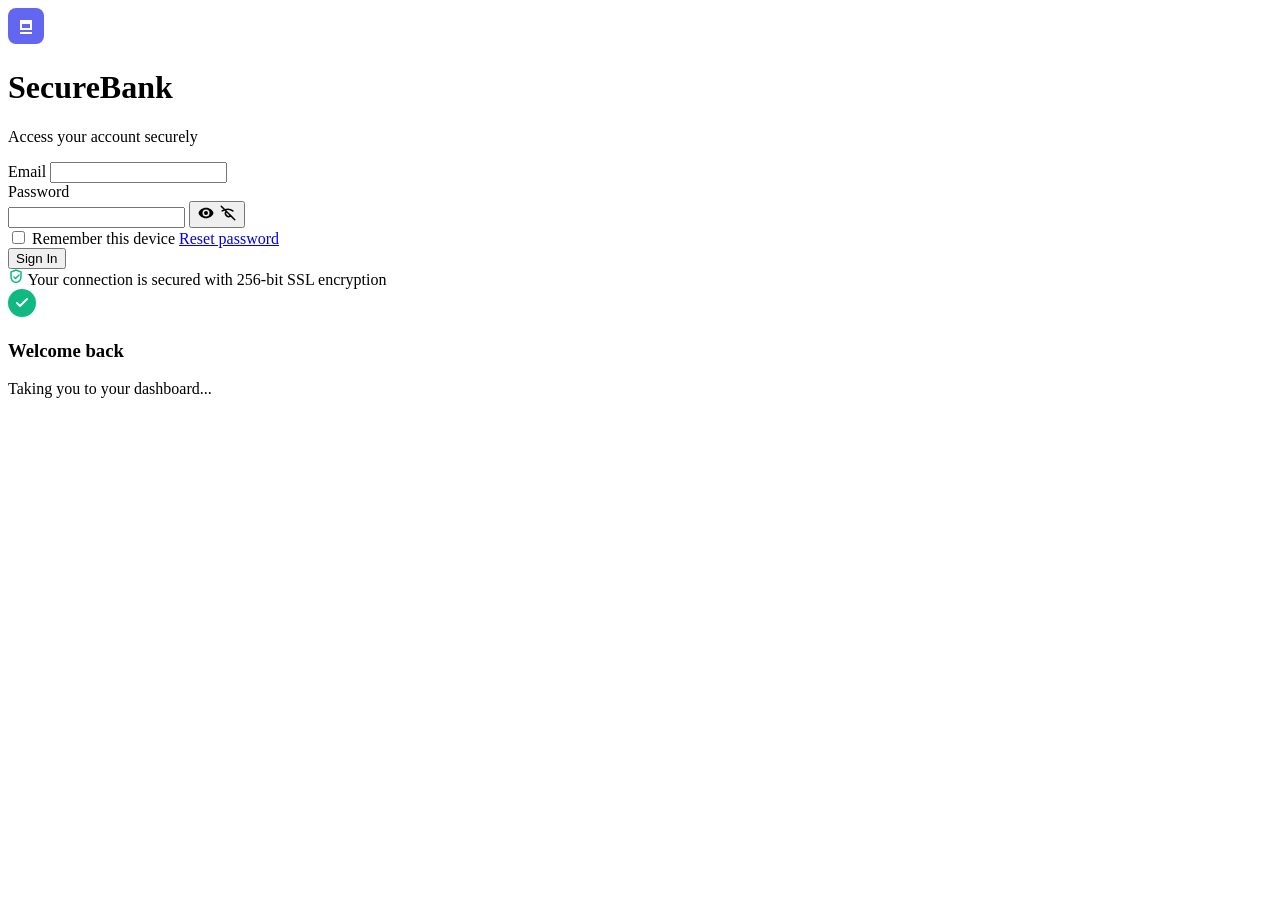
==== login/index.html @ 44c10c3a "Create index.html" ====
<!DOCTYPE html>
<html lang="en">
<head>
    <meta charset="UTF-8">
    <meta name="viewport" content="width=device-width, initial-scale=1.0">
    <title>Clean Banking Login</title>
    <link rel="stylesheet" href="style.css">
</head>
<body>
    <div class="login-container">
        <div class="login-card">
            <div class="login-header">
                <div class="logo">
                    <svg width="36" height="36" viewBox="0 0 36 36" fill="none">
                        <rect width="36" height="36" rx="8" fill="#6366F1"/>
                        <path d="M12 14h12v8H12v-8zm2 2v4h8v-4h-8zm-2-4h12v2H12v-2zm0 12h12v2H12v-2z" fill="white"/>
                    </svg>
                </div>
                <h1>SecureBank</h1>
                <p>Access your account securely</p>
            </div>
            
            <form class="login-form" id="loginForm" novalidate>
                <div class="form-group">
                    <label for="email">Email</label>
                    <input type="email" id="email" name="email" required autocomplete="email">
                    <span class="error-message" id="emailError"></span>
                </div>

                <div class="form-group">
                    <label for="password">Password</label>
                    <div class="password-wrapper">
                        <input type="password" id="password" name="password" required autocomplete="current-password">
                        <button type="button" class="password-toggle" id="passwordToggle" aria-label="Toggle password visibility">
                            <svg class="eye-open" width="18" height="18" viewBox="0 0 18 18" fill="none">
                                <path d="M9 3.75C5.25 3.75 2.04 6.24 1.5 9c.54 2.76 3.75 5.25 7.5 5.25s6.96-2.49 7.5-5.25c-.54-2.76-3.75-5.25-7.5-5.25zm0 8.75a3.5 3.5 0 110-7 3.5 3.5 0 010 7zm0-5.5a2 2 0 100 4 2 2 0 000-4z" fill="currentColor"/>
                            </svg>
                            <svg class="eye-closed" width="18" height="18" viewBox="0 0 18 18" fill="none">
                                <path d="M2.25 2.25l13.5 13.5m-4.125-4.125a3 3 0 01-4.243-4.243m4.243 4.243L9 9m2.625 2.625L15 15M9 5.25c1.83 0 3.51.63 4.84 1.68M3.16 6.93A10.97 10.97 0 019 5.25" stroke="currentColor" stroke-width="1.5" stroke-linecap="round" stroke-linejoin="round"/>
                            </svg>
                        </button>
                    </div>
                    <span class="error-message" id="passwordError"></span>
                </div>

                <div class="form-options">
                    <label class="checkbox-wrapper">
                        <input type="checkbox" id="remember" name="remember">
                        <span class="checkmark"></span>
                        Remember this device
                    </label>
                    <a href="#" class="forgot-link">Reset password</a>
                </div>

                <button type="submit" class="login-btn">
                    <span class="btn-text">Sign In</span>
                    <div class="btn-loader">
                        <div class="spinner"></div>
                    </div>
                </button>
            </form>

            <div class="security-notice">
                <svg width="16" height="16" viewBox="0 0 16 16" fill="none">
                    <path d="M8 1L3 3v4.5c0 2.89 2 5.5 5 6 3-0.5 5-3.11 5-6V3l-5-2z" stroke="#10B981" stroke-width="1.5" fill="none"/>
                    <path d="M6 8l1.5 1.5L11 6" stroke="#10B981" stroke-width="1.5" stroke-linecap="round" stroke-linejoin="round"/>
                </svg>
                <span>Your connection is secured with 256-bit SSL encryption</span>
            </div>

            <div class="success-message" id="successMessage">
                <div class="success-icon">
                    <svg width="28" height="28" viewBox="0 0 28 28" fill="none">
                        <circle cx="14" cy="14" r="14" fill="#10B981"/>
                        <path d="M9 14l3 3 7-7" stroke="white" stroke-width="2" stroke-linecap="round" stroke-linejoin="round"/>
                    </svg>
                </div>
                <h3>Welcome back</h3>
                <p>Taking you to your dashboard...</p>
            </div>
        </div>
    </div>

    <script src="../../shared/js/form-utils.js"></script>
    <script src="script.js"></script>
</body>
</html>
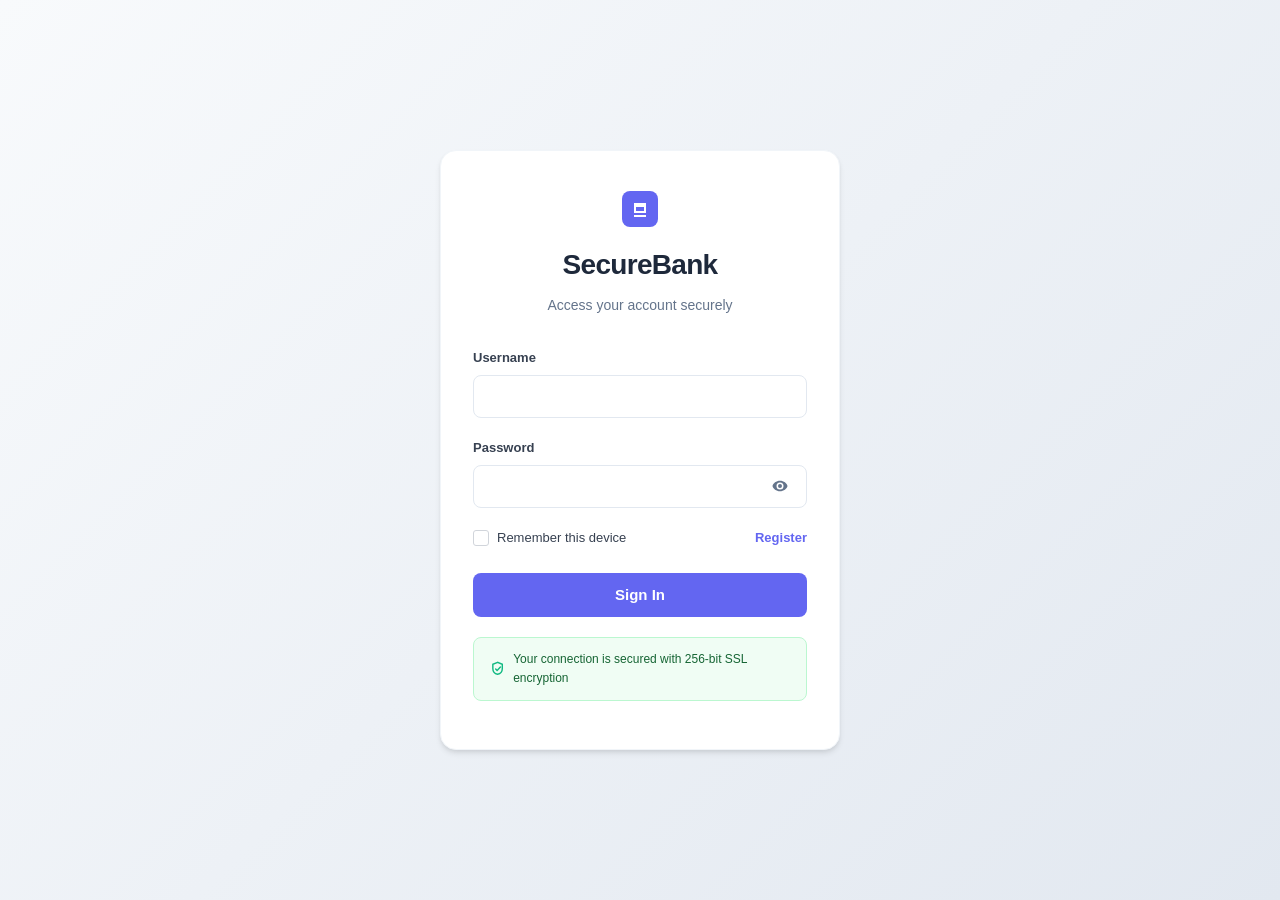
==== commit 840ef132: "Update index.html" ====
--- a/login/index.html
+++ b/login/index.html
@@ -22,10 +22,11 @@
             
             <form class="login-form" id="loginForm" novalidate>
                 <div class="form-group">
-                    <label for="email">Email</label>
-                    <input type="email" id="email" name="email" required autocomplete="email">
-                    <span class="error-message" id="emailError"></span>
+                    <label for="username">Username</label>
+                    <input type="username" id="username" name="username" required autocomplete="username">
+                    <span class="error-message" id="usernameError"></span>
                 </div>
+                
 
                 <div class="form-group">
                     <label for="password">Password</label>
@@ -49,7 +50,7 @@
                         <span class="checkmark"></span>
                         Remember this device
                     </label>
-                    <a href="#" class="forgot-link">Reset password</a>
+                    <a href="register.html" class="forgot-link">Register</a>
                 </div>
 
                 <button type="submit" class="login-btn">
@@ -82,6 +83,6 @@
     </div>
 
     <script src="../../shared/js/form-utils.js"></script>
-    <script src="script.js"></script>
+    <script src="js/login.js"></script>
 </body>
 </html>
--- a/login/style.css
+++ b/login/style.css
@@ -0,0 +1,387 @@
+/* Clean Banking Login Form - Complete & Self-Contained */
+
+* {
+    margin: 0;
+    padding: 0;
+    box-sizing: border-box;
+}
+
+body {
+    font-family: -apple-system, BlinkMacSystemFont, 'Segoe UI', Roboto, 'Helvetica Neue', Arial, sans-serif;
+    background: linear-gradient(135deg, #f8fafc 0%, #e2e8f0 100%);
+    min-height: 100vh;
+    display: flex;
+    align-items: center;
+    justify-content: center;
+    padding: 20px;
+    line-height: 1.6;
+}
+
+.login-container {
+    width: 100%;
+    max-width: 400px;
+}
+
+.login-card {
+    background: #ffffff;
+    border-radius: 16px;
+    padding: 40px 32px 32px;
+    box-shadow: 0 4px 6px -1px rgba(0, 0, 0, 0.1), 0 2px 4px -1px rgba(0, 0, 0, 0.06);
+    border: 1px solid #f1f5f9;
+    position: relative;
+}
+
+.login-header {
+    text-align: center;
+    margin-bottom: 32px;
+}
+
+.logo {
+    margin-bottom: 16px;
+    display: flex;
+    justify-content: center;
+}
+
+.login-header h1 {
+    color: #1e293b;
+    font-size: 1.75rem;
+    font-weight: 700;
+    margin-bottom: 6px;
+    letter-spacing: -0.025em;
+}
+
+.login-header p {
+    color: #64748b;
+    font-size: 14px;
+    font-weight: 500;
+}
+
+/* Form Styles */
+.form-group {
+    margin-bottom: 20px;
+    position: relative;
+}
+
+.form-group label {
+    display: block;
+    font-size: 13px;
+    font-weight: 600;
+    color: #374151;
+    margin-bottom: 6px;
+}
+
+.form-group input {
+    width: 100%;
+    background: #ffffff;
+    border: 1.5px solid #e2e8f0;
+    border-radius: 8px;
+    padding: 12px 14px;
+    color: #1e293b;
+    font-size: 15px;
+    font-weight: 400;
+    outline: none;
+    transition: all 0.2s ease;
+    font-family: inherit;
+}
+
+.form-group input:focus {
+    border-color: #6366F1;
+    box-shadow: 0 0 0 3px rgba(99, 102, 241, 0.1);
+}
+
+.form-group input::placeholder {
+    color: #94a3b8;
+}
+
+/* Password Field */
+.password-wrapper {
+    position: relative;
+}
+
+.password-wrapper input {
+    padding-right: 44px;
+}
+
+.password-toggle {
+    position: absolute;
+    right: 12px;
+    top: 50%;
+    transform: translateY(-50%);
+    background: none;
+    border: none;
+    cursor: pointer;
+    color: #64748b;
+    padding: 6px;
+    border-radius: 4px;
+    transition: color 0.2s ease;
+    display: flex;
+    align-items: center;
+    justify-content: center;
+}
+
+.password-toggle:hover {
+    color: #6366F1;
+}
+
+.eye-closed {
+    display: none;
+}
+
+.password-toggle.show-password .eye-open {
+    display: none;
+}
+
+.password-toggle.show-password .eye-closed {
+    display: block;
+}
+
+/* Form Options */
+.form-options {
+    display: flex;
+    justify-content: space-between;
+    align-items: center;
+    margin-bottom: 24px;
+    flex-wrap: wrap;
+    gap: 12px;
+}
+
+.checkbox-wrapper {
+    display: flex;
+    align-items: center;
+    cursor: pointer;
+    font-size: 13px;
+    color: #374151;
+    font-weight: 500;
+}
+
+.checkbox-wrapper input[type="checkbox"] {
+    display: none;
+}
+
+.checkmark {
+    width: 16px;
+    height: 16px;
+    border: 1.5px solid #d1d5db;
+    border-radius: 3px;
+    margin-right: 8px;
+    position: relative;
+    transition: all 0.2s ease;
+    background: #ffffff;
+}
+
+.checkbox-wrapper input[type="checkbox"]:checked + .checkmark {
+    background: #6366F1;
+    border-color: #6366F1;
+}
+
+.checkmark::after {
+    content: '';
+    position: absolute;
+    left: 4px;
+    top: 1px;
+    width: 3px;
+    height: 7px;
+    border: solid white;
+    border-width: 0 1.5px 1.5px 0;
+    transform: rotate(45deg);
+    opacity: 0;
+    transition: opacity 0.2s ease;
+}
+
+.checkbox-wrapper input[type="checkbox"]:checked + .checkmark::after {
+    opacity: 1;
+}
+
+.forgot-link {
+    color: #6366F1;
+    text-decoration: none;
+    font-size: 13px;
+    font-weight: 600;
+    transition: color 0.2s ease;
+}
+
+.forgot-link:hover {
+    color: #4f46e5;
+}
+
+/* Login Button */
+.login-btn {
+    width: 100%;
+    background: #6366F1;
+    color: #ffffff;
+    border: none;
+    border-radius: 8px;
+    padding: 12px 20px;
+    cursor: pointer;
+    font-family: inherit;
+    font-size: 15px;
+    font-weight: 600;
+    position: relative;
+    margin-bottom: 20px;
+    transition: all 0.2s ease;
+    overflow: hidden;
+    min-height: 44px;
+    display: flex;
+    align-items: center;
+    justify-content: center;
+}
+
+.login-btn:hover {
+    background: #4f46e5;
+    transform: translateY(-1px);
+    box-shadow: 0 4px 12px rgba(99, 102, 241, 0.4);
+}
+
+.login-btn:active {
+    transform: translateY(0);
+}
+
+.login-btn:disabled {
+    background: #9ca3af;
+    cursor: not-allowed;
+    transform: none;
+    box-shadow: none;
+}
+
+.btn-text {
+    transition: opacity 0.2s ease;
+}
+
+.btn-loader {
+    position: absolute;
+    opacity: 0;
+    transition: opacity 0.2s ease;
+}
+
+.spinner {
+    width: 16px;
+    height: 16px;
+    border: 2px solid rgba(255, 255, 255, 0.3);
+    border-top: 2px solid #ffffff;
+    border-radius: 50%;
+    animation: spin 1s linear infinite;
+}
+
+@keyframes spin {
+    from { transform: rotate(0deg); }
+    to { transform: rotate(360deg); }
+}
+
+.login-btn.loading .btn-text {
+    opacity: 0;
+}
+
+.login-btn.loading .btn-loader {
+    opacity: 1;
+}
+
+/* Security Notice */
+.security-notice {
+    display: flex;
+    align-items: center;
+    gap: 8px;
+    padding: 12px 16px;
+    background: #f0fdf4;
+    border: 1px solid #bbf7d0;
+    border-radius: 8px;
+    margin-bottom: 16px;
+}
+
+.security-notice span {
+    color: #166534;
+    font-size: 12px;
+    font-weight: 500;
+}
+
+/* Error States */
+.error-message {
+    color: #dc2626;
+    font-size: 12px;
+    font-weight: 500;
+    margin-top: 4px;
+    opacity: 0;
+    transform: translateY(-2px);
+    transition: all 0.2s ease;
+}
+
+.error-message.show {
+    opacity: 1;
+    transform: translateY(0);
+}
+
+.form-group.error input {
+    border-color: #dc2626;
+    background: #fef2f2;
+}
+
+.form-group.error input:focus {
+    box-shadow: 0 0 0 3px rgba(220, 38, 38, 0.1);
+}
+
+/* Success Message */
+.success-message {
+    display: none;
+    text-align: center;
+    padding: 32px 20px;
+    opacity: 0;
+    transform: translateY(16px);
+    transition: all 0.3s ease;
+}
+
+.success-message.show {
+    display: block;
+    opacity: 1;
+    transform: translateY(0);
+}
+
+.success-icon {
+    margin: 0 auto 16px;
+    animation: successScale 0.5s ease-out;
+}
+
+@keyframes successScale {
+    0% { transform: scale(0); }
+    50% { transform: scale(1.1); }
+    100% { transform: scale(1); }
+}
+
+.success-message h3 {
+    color: #1e293b;
+    font-size: 1.25rem;
+    font-weight: 700;
+    margin-bottom: 4px;
+}
+
+.success-message p {
+    color: #64748b;
+    font-size: 14px;
+    font-weight: 500;
+}
+
+/* Mobile Responsive */
+@media (max-width: 480px) {
+    body {
+        padding: 16px;
+    }
+    
+    .login-card {
+        padding: 32px 24px 24px;
+        border-radius: 12px;
+    }
+    
+    .login-header h1 {
+        font-size: 1.5rem;
+    }
+    
+    .form-options {
+        flex-direction: column;
+        align-items: flex-start;
+        gap: 12px;
+    }
+    
+    .security-notice {
+        flex-direction: column;
+        text-align: center;
+        gap: 6px;
+    }
+}
